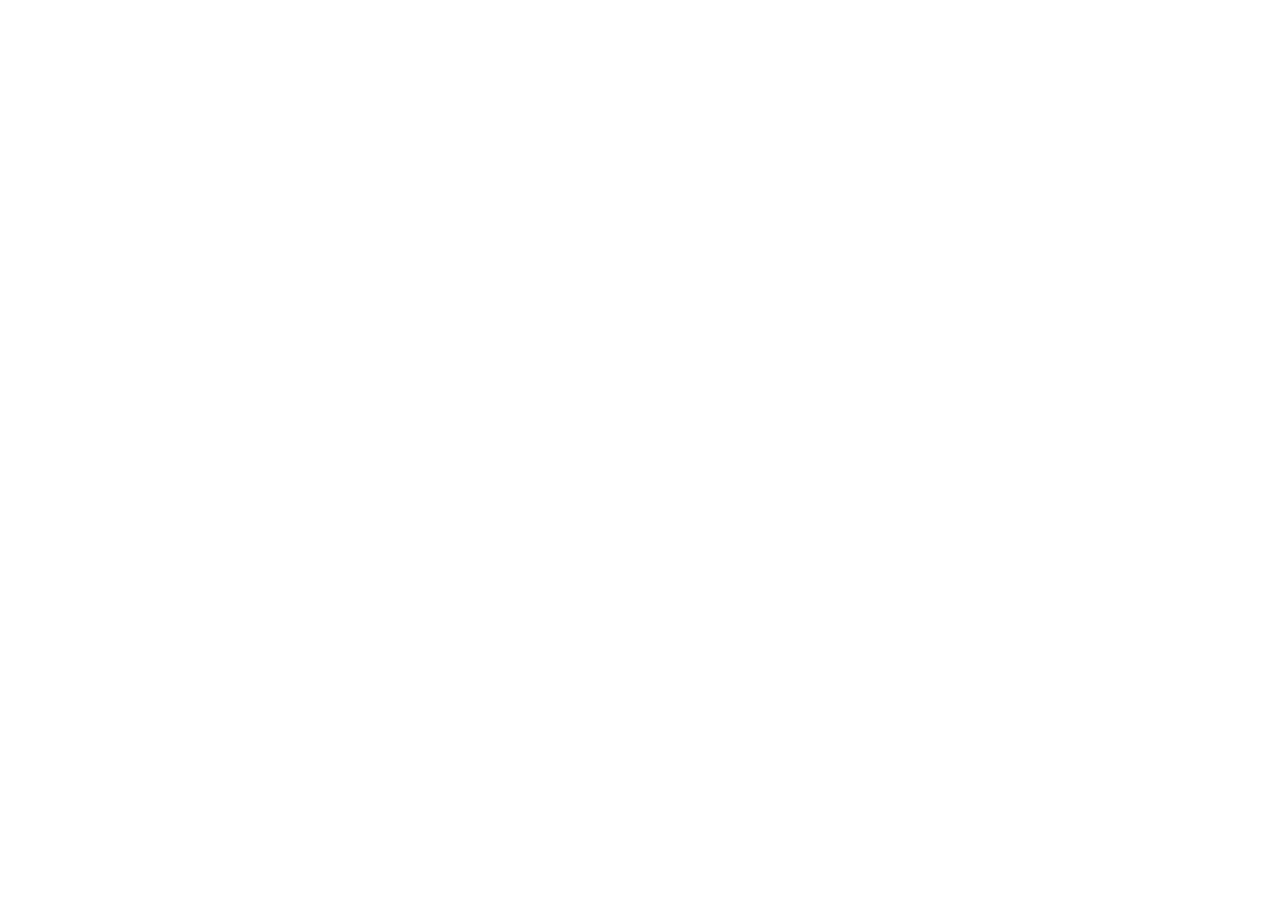
==== html-css-js/calculator/index.html @ cb7d6eb1 "initial commit" ====
<!DOCTYPE html>
<html lang="en">
<head>
    <meta charset="UTF-8">
    <meta name="viewport" content="width=device-width, initial-scale=1.0">
    <script defer src="index.js"></script>
    <link rel="stylesheet" href="style.css">
    <title>T.O.P | Calaculator</title>
</head>
<body>
    
</body>
</html>
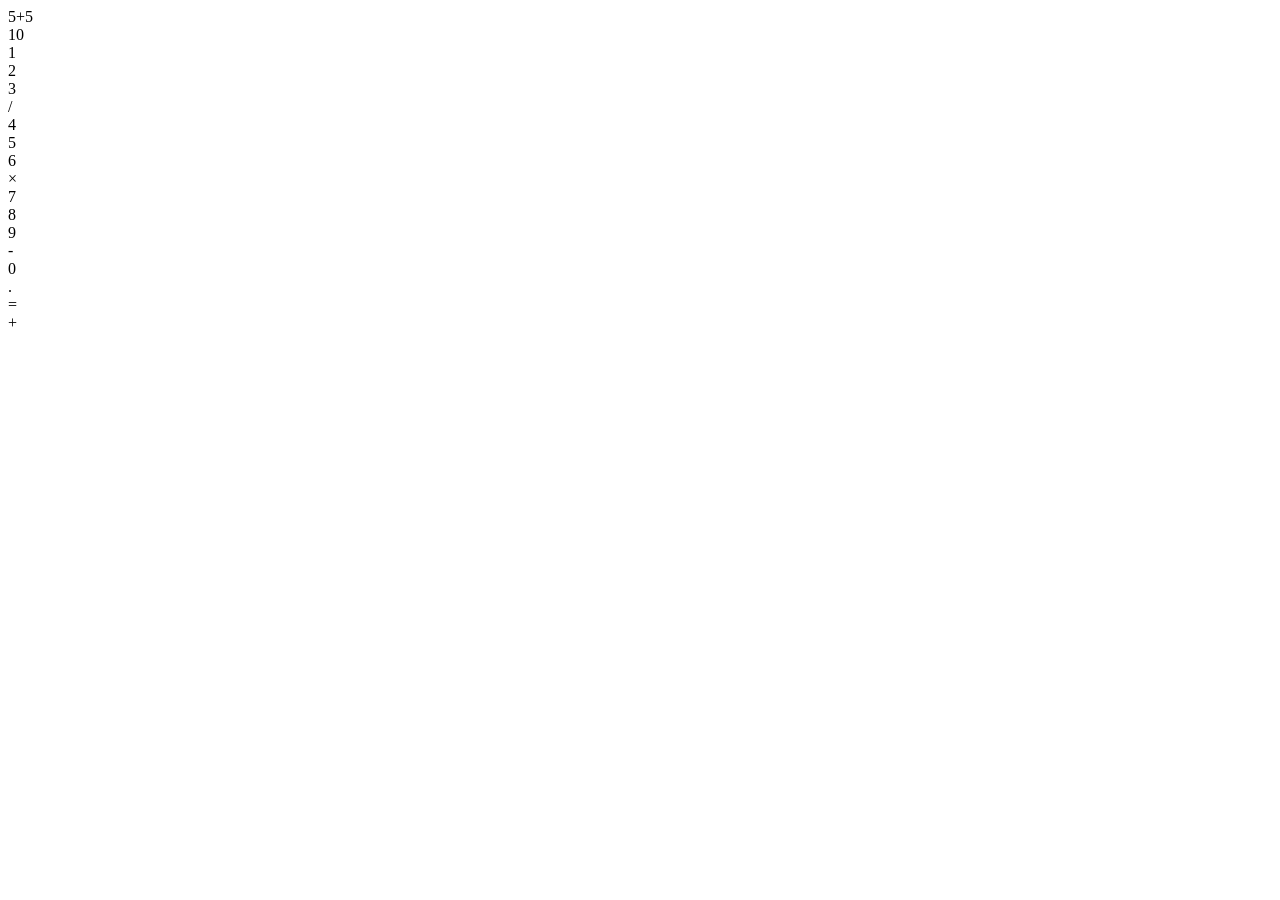
==== commit a9e71c9c: "Create the project html markup" ====
--- a/html-css-js/calculator/index.html
+++ b/html-css-js/calculator/index.html
@@ -8,6 +8,29 @@
     <title>T.O.P | Calaculator</title>
 </head>
 <body>
-    
+    <div class="calc-body">
+        <div class="calc-display">
+            <div class="working">5+5</div>
+            <div class="result">10</div>
+        </div>
+        <div class="calc-buttons">
+            <div class="calc-button 1">1</div>
+            <div class="calc-button 2">2</div>
+            <div class="calc-button 3">3</div>
+            <div class="calc-button divide">/</div>
+            <div class="calc-button 4">4</div>
+            <div class="calc-button 5">5</div>
+            <div class="calc-button 6">6</div>
+            <div class="calc-button multiply">×</div>
+            <div class="calc-button 7">7</div>
+            <div class="calc-button 8">8</div>
+            <div class="calc-button 9">9</div>
+            <div class="calc-button subtract">-</div>
+            <div class="calc-button 10">0</div>
+            <div class="calc-button dot">.</div>
+            <div class="calc-button equal">=</div>
+            <div class="calc-button plus">+</div>
+        </div>
+    </div>
 </body>
 </html>
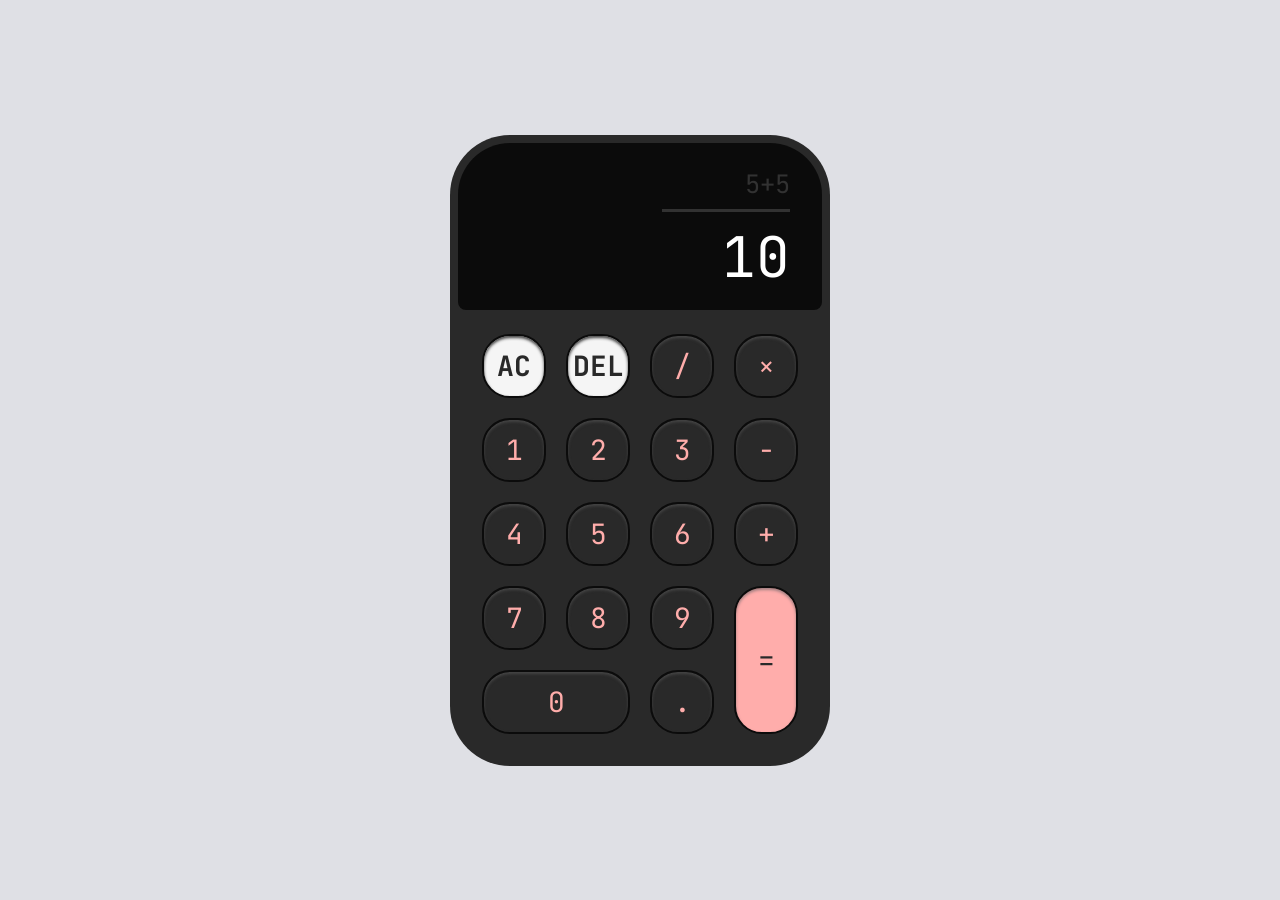
==== commit ddf8d6f8: "Style the layout so it resembles a real calculator Resolves #103" ====
--- a/html-css-js/calculator/index.html
+++ b/html-css-js/calculator/index.html
@@ -1,36 +1,44 @@
-<!DOCTYPE html>
+<!doctype html>
 <html lang="en">
-<head>
-    <meta charset="UTF-8">
-    <meta name="viewport" content="width=device-width, initial-scale=1.0">
-    <script defer src="index.js"></script>
-    <link rel="stylesheet" href="style.css">
-    <title>T.O.P | Calaculator</title>
-</head>
-<body>
-    <div class="calc-body">
-        <div class="calc-display">
-            <div class="working">5+5</div>
-            <div class="result">10</div>
-        </div>
-        <div class="calc-buttons">
-            <div class="calc-button 1">1</div>
-            <div class="calc-button 2">2</div>
-            <div class="calc-button 3">3</div>
-            <div class="calc-button divide">/</div>
-            <div class="calc-button 4">4</div>
-            <div class="calc-button 5">5</div>
-            <div class="calc-button 6">6</div>
-            <div class="calc-button multiply">×</div>
-            <div class="calc-button 7">7</div>
-            <div class="calc-button 8">8</div>
-            <div class="calc-button 9">9</div>
-            <div class="calc-button subtract">-</div>
-            <div class="calc-button 10">0</div>
-            <div class="calc-button dot">.</div>
-            <div class="calc-button equal">=</div>
-            <div class="calc-button plus">+</div>
-        </div>
-    </div>
-</body>
-</html>+	<head>
+		<meta charset="UTF-8" />
+		<meta name="viewport" content="width=device-width, initial-scale=1.0" />
+		<script defer src="index.js"></script>
+		<link rel="preconnect" href="https://fonts.googleapis.com" />
+		<link rel="preconnect" href="https://fonts.gstatic.com" crossorigin />
+		<link
+			href="https://fonts.googleapis.com/css2?family=JetBrains+Mono:ital,wght@0,100..800;1,100..800&display=swap"
+			rel="stylesheet"
+		/>
+		<link rel="stylesheet" href="style.css" />
+		<title>T.O.P | Calaculator</title>
+	</head>
+	<body>
+		<div class="calc-body">
+			<div class="calc-display">
+				<div class="working">5+5</div>
+				<div class="result">10</div>
+			</div>
+			<div class="calc-buttons">
+                <div class="calc-button ac">AC</div>
+                <div class="calc-button del">DEL</div>
+				<div class="calc-button divide">/</div>
+				<div class="calc-button multiply">×</div>
+				<div class="calc-button one">1</div>
+				<div class="calc-button two">2</div>
+				<div class="calc-button three">3</div>
+				<div class="calc-button subtract">-</div>
+				<div class="calc-button four">4</div>
+				<div class="calc-button five">5</div>
+				<div class="calc-button six">6</div>
+				<div class="calc-button plus">+</div>
+				<div class="calc-button seven">7</div>
+				<div class="calc-button eight">8</div>
+				<div class="calc-button nine">9</div>
+				<div class="calc-button zero">0</div>
+				<div class="calc-button dot">.</div>
+				<div class="calc-button equal">=</div>
+			</div>
+		</div>
+	</body>
+</html>
--- a/html-css-js/calculator/style.css
+++ b/html-css-js/calculator/style.css
@@ -0,0 +1,111 @@
+:root{
+    --main-bg: #DFE0E5;
+    --calc-body: #292929;
+    --calc-display: #0B0B0B;
+    --calc-working: #323232;
+    --calc-result: #FFFFFF;
+    --accent: #FFADAB;
+    --btn-border: #0B0B0B;
+    --btn-shadow-color: #454545;
+    --calc-btn-shadow: inset 0px 2px 3px 0px var(--btn-shadow-color);
+
+    --calc-body-rad: 3.75rem;
+    --calc-body-padding: 0.5rem;
+    --calc-btns-padding: 1.5rem;
+    --calc-display-up-rad: calc(var(--calc-body-rad) - var(--calc-body-padding));
+    --calc-btn-rad: calc(var(--calc-body-rad) - (var(--calc-btns-padding) + var(--calc-body-padding)));
+    --calc-btn-size: 4rem;
+    --calc-result-font: 3.5rem;
+    --calc-working-font: calc(var(--calc-result-font)/2.2);
+    --calc-btn-font: calc(var(--calc-result-font)/2);
+}
+
+*, *::before, *::after{
+    margin: 0;
+    padding: 0;
+    box-sizing: border-box;
+}
+
+body{
+    min-height: 100vh;
+    display: flex;
+    justify-content: center;
+    align-items: center;
+    background-color: var(--main-bg);
+    font-family: 'JetBrains Mono', sans-serif;
+}
+
+.calc-body{
+    /* width: 20rem; */
+    background: var(--calc-body);
+    color: var(--accent);
+    padding: var(--calc-body-padding);
+    border-radius: 3.75rem;
+}
+
+.calc-display{
+    background-color: var(--calc-display);
+    display: flex;
+    flex-direction: column;
+    align-items: flex-end;
+    border-radius: var(--calc-display-up-rad) var(--calc-display-up-rad) 0.5rem 0.5rem;
+    padding: 1rem 2rem;
+}
+
+.calc-display .working{
+    color: var(--calc-working);
+    font-size: var(--calc-working-font);
+    text-align: right;
+    padding: 0.5rem 0;
+    border-bottom: 3px solid var(--calc-working);
+    min-width: 8rem;
+    margin-bottom: 0.5rem;
+}
+
+.calc-display .result{
+    color: var(--calc-result);
+    font-size: var(--calc-result-font);
+}
+
+.calc-buttons{
+    display: grid;
+    grid-template-columns: repeat(4, 1fr);
+    justify-items: center;
+    gap: 1.25rem;
+    padding: var(--calc-btns-padding);
+}
+
+.calc-button{
+    width: var(--calc-btn-size);
+    height: var(--calc-btn-size);
+    display: flex;
+    align-items: center;
+    justify-content: center;
+    border: 2px solid var(--btn-border);
+    border-radius: var(--calc-btn-rad);
+    /* padding: 1rem; */
+    cursor: pointer;
+    font-size: var(--calc-btn-font);
+    box-shadow: var(--calc-btn-shadow);
+}
+
+.ac, .del{
+    font-weight: 700;
+    background-color: whitesmoke;
+    color: #292929;
+}
+
+.zero{
+    grid-column: 1/3;
+    width: 100%;
+}
+
+.equal{
+    grid-row: 4/6;
+    grid-column: 4/5;
+    height: 100%;
+    background-color: var(--accent);
+    color: var(--calc-body);
+    --btn-shadow-color: #A07F81;
+    box-shadow: inset 0px 2px 3px 0px var(--btn-shadow-color);
+}
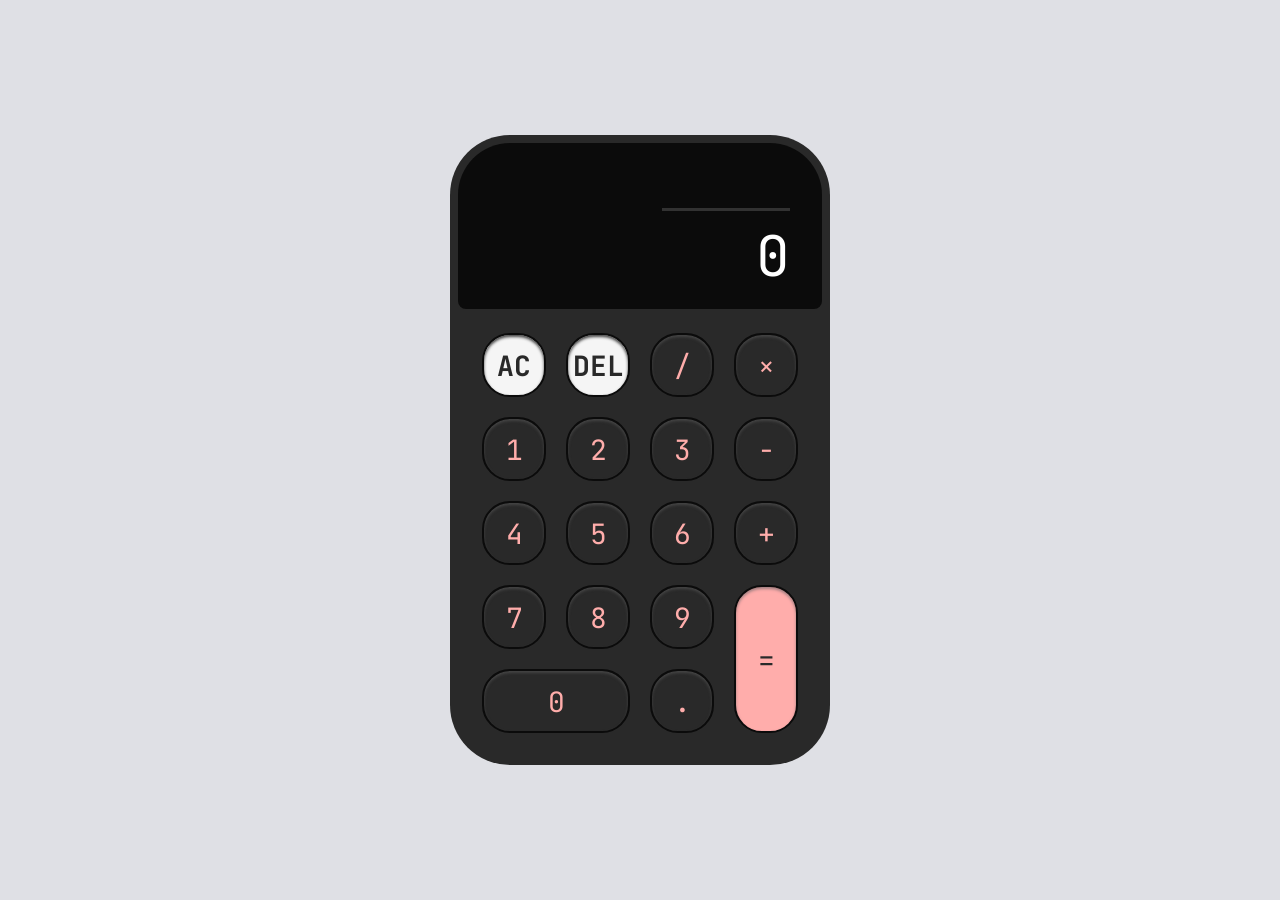
==== commit 2904a55f: "Implement display logic and digit input Wire up digit buttons so clicking them updates a number vari" ====
--- a/html-css-js/calculator/index.html
+++ b/html-css-js/calculator/index.html
@@ -11,7 +11,7 @@
 			rel="stylesheet"
 		/>
 		<link rel="stylesheet" href="style.css" />
-		<title>T.O.P | Calaculator</title>
+		<title>T.O.P | Calculator</title>
 	</head>
 	<body>
 		<div class="calc-body">
@@ -22,20 +22,20 @@
 			<div class="calc-buttons">
                 <div class="calc-button ac">AC</div>
                 <div class="calc-button del">DEL</div>
-				<div class="calc-button divide">/</div>
-				<div class="calc-button multiply">×</div>
-				<div class="calc-button one">1</div>
-				<div class="calc-button two">2</div>
-				<div class="calc-button three">3</div>
-				<div class="calc-button subtract">-</div>
-				<div class="calc-button four">4</div>
-				<div class="calc-button five">5</div>
-				<div class="calc-button six">6</div>
-				<div class="calc-button plus">+</div>
-				<div class="calc-button seven">7</div>
-				<div class="calc-button eight">8</div>
-				<div class="calc-button nine">9</div>
-				<div class="calc-button zero">0</div>
+				<div class="calc-button operator" data-value="/">/</div>
+				<div class="calc-button operator" data-value="×">×</div>
+				<div class="calc-button num-btn" data-value="1">1</div>
+				<div class="calc-button num-btn" data-value="2">2</div>
+				<div class="calc-button num-btn" data-value="3">3</div>
+				<div class="calc-button operator" data-value="-">-</div>
+				<div class="calc-button num-btn" data-value="4">4</div>
+				<div class="calc-button num-btn" data-value="5">5</div>
+				<div class="calc-button num-btn" data-value="6">6</div>
+				<div class="calc-button operator" data-value="+">+</div>
+				<div class="calc-button num-btn" data-value="7">7</div>
+				<div class="calc-button num-btn" data-value="8">8</div>
+				<div class="calc-button num-btn" data-value="9">9</div>
+				<div class="calc-button num-btn zero" data-value="0">0</div>
 				<div class="calc-button dot">.</div>
 				<div class="calc-button equal">=</div>
 			</div>
--- a/html-css-js/calculator/style.css
+++ b/html-css-js/calculator/style.css
@@ -53,6 +53,7 @@
 }
 
 .calc-display .working{
+    min-height: 3.3rem;
     color: var(--calc-working);
     font-size: var(--calc-working-font);
     text-align: right;
@@ -63,6 +64,7 @@
 }
 
 .calc-display .result{
+    min-height: 4.625rem;
     color: var(--calc-result);
     font-size: var(--calc-result-font);
 }
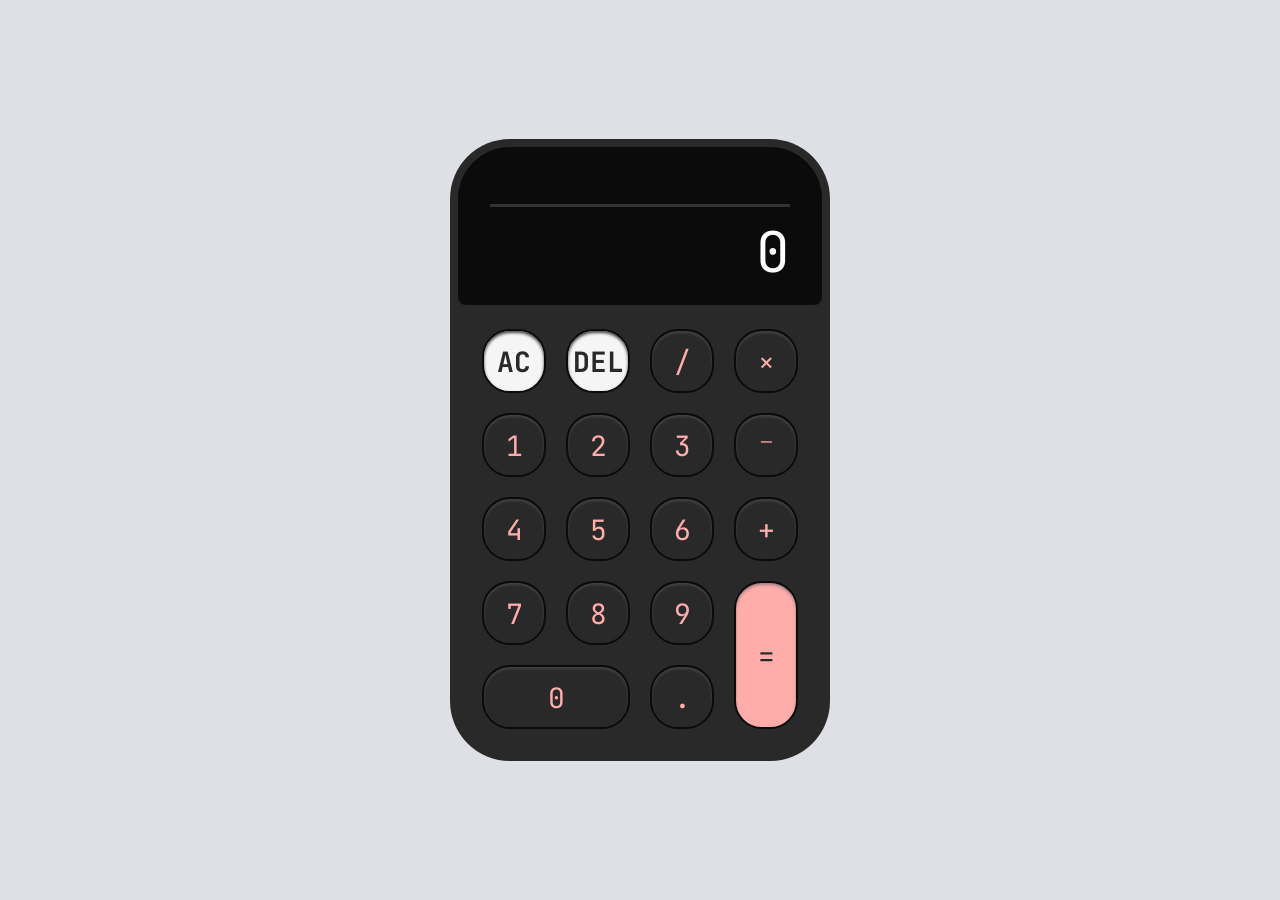
==== commit 40c64d42: "Implement operator selection and chain calc logic - Store firstOperand, operator, and secondOperand " ====
--- a/html-css-js/calculator/index.html
+++ b/html-css-js/calculator/index.html
@@ -16,18 +16,18 @@
 	<body>
 		<div class="calc-body">
 			<div class="calc-display">
-				<div class="working">5+5</div>
-				<div class="result">10</div>
+				<div class="working"></div>
+				<div class="result">0</div>
 			</div>
 			<div class="calc-buttons">
-                <div class="calc-button ac">AC</div>
-                <div class="calc-button del">DEL</div>
+                <div class="calc-button ac" data-value="ac">AC</div>
+                <div class="calc-button del" data-value="del">DEL</div>
 				<div class="calc-button operator" data-value="/">/</div>
 				<div class="calc-button operator" data-value="×">×</div>
 				<div class="calc-button num-btn" data-value="1">1</div>
 				<div class="calc-button num-btn" data-value="2">2</div>
 				<div class="calc-button num-btn" data-value="3">3</div>
-				<div class="calc-button operator" data-value="-">-</div>
+				<div class="calc-button operator" data-value="⁻">⁻</div>
 				<div class="calc-button num-btn" data-value="4">4</div>
 				<div class="calc-button num-btn" data-value="5">5</div>
 				<div class="calc-button num-btn" data-value="6">6</div>
@@ -36,8 +36,8 @@
 				<div class="calc-button num-btn" data-value="8">8</div>
 				<div class="calc-button num-btn" data-value="9">9</div>
 				<div class="calc-button num-btn zero" data-value="0">0</div>
-				<div class="calc-button dot">.</div>
-				<div class="calc-button equal">=</div>
+				<div class="calc-button dot" data-value=".">.</div>
+				<div class="calc-button equal" data-value="=">=</div>
 			</div>
 		</div>
 	</body>
--- a/html-css-js/calculator/style.css
+++ b/html-css-js/calculator/style.css
@@ -16,7 +16,8 @@
     --calc-btn-rad: calc(var(--calc-body-rad) - (var(--calc-btns-padding) + var(--calc-body-padding)));
     --calc-btn-size: 4rem;
     --calc-result-font: 3.5rem;
-    --calc-working-font: calc(var(--calc-result-font)/2.2);
+    --calc-working-h: 100%;
+    --calc-working-font: 1.5rem;
     --calc-btn-font: calc(var(--calc-result-font)/2);
 }
 
@@ -36,7 +37,7 @@
 }
 
 .calc-body{
-    /* width: 20rem; */
+    max-width: 23.75rem;
     background: var(--calc-body);
     color: var(--accent);
     padding: var(--calc-body-padding);
@@ -50,17 +51,24 @@
     align-items: flex-end;
     border-radius: var(--calc-display-up-rad) var(--calc-display-up-rad) 0.5rem 0.5rem;
     padding: 1rem 2rem;
+    overflow: hidden;
 }
 
 .calc-display .working{
-    min-height: 3.3rem;
+    display: flex;
+    flex-direction: row-reverse;
+    min-height: 2.75rem;
+    max-height: 2.75rem;
     color: var(--calc-working);
     font-size: var(--calc-working-font);
     text-align: right;
     padding: 0.5rem 0;
     border-bottom: 3px solid var(--calc-working);
     min-width: 8rem;
+    /* width: fit-content; */
+    width: 100%;
     margin-bottom: 0.5rem;
+    overflow: hidden;
 }
 
 .calc-display .result{
@@ -75,6 +83,7 @@
     justify-items: center;
     gap: 1.25rem;
     padding: var(--calc-btns-padding);
+    user-select: none;
 }
 
 .calc-button{
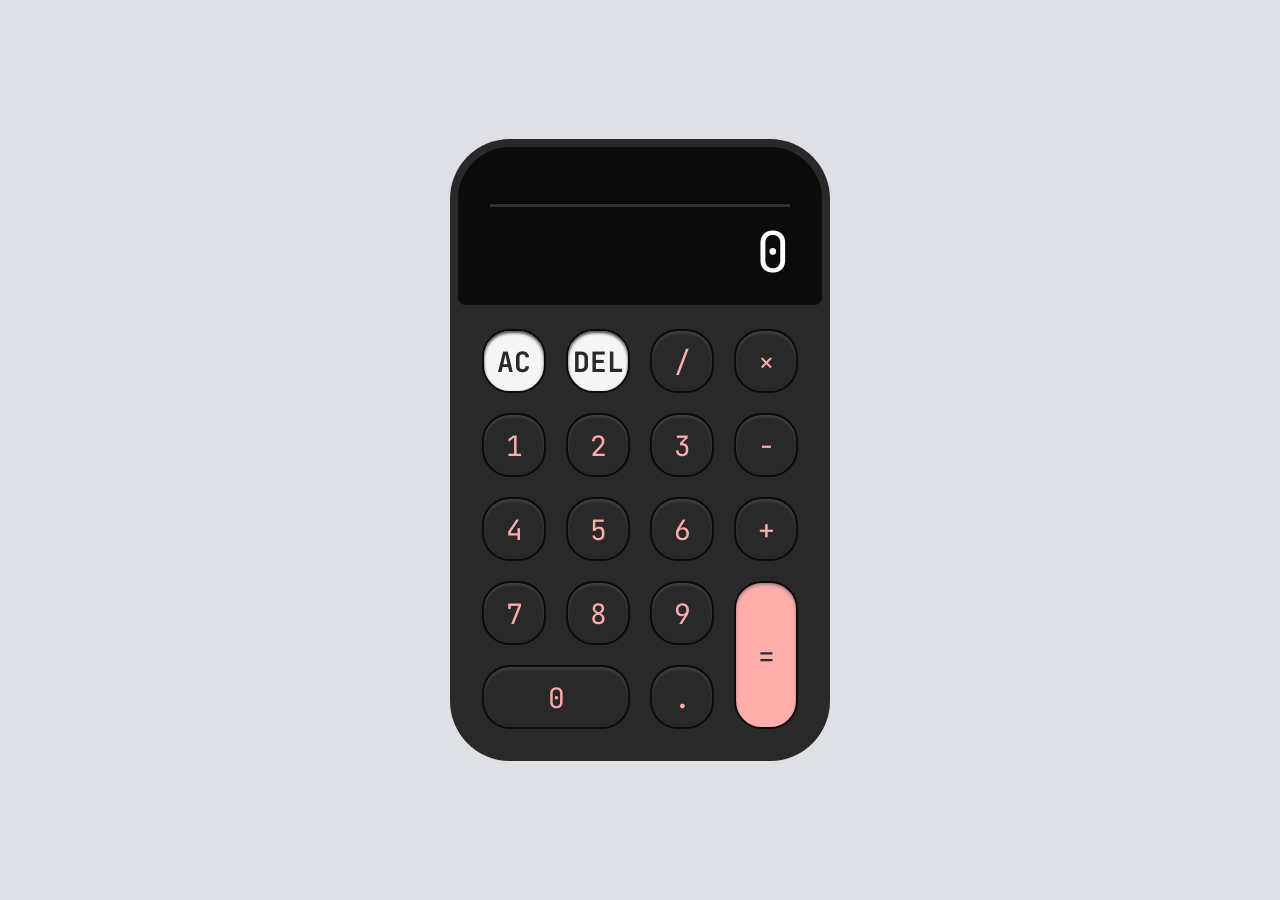
==== commit db52a5db: "Handle edge cases and bugs - Round results with long decimals to prevent display overflow - Pressing" ====
--- a/html-css-js/calculator/index.html
+++ b/html-css-js/calculator/index.html
@@ -22,12 +22,12 @@
 			<div class="calc-buttons">
                 <div class="calc-button ac" data-value="ac">AC</div>
                 <div class="calc-button del" data-value="del">DEL</div>
-				<div class="calc-button operator" data-value="/">/</div>
+				<div class="calc-button operator" data-value="÷">/</div>
 				<div class="calc-button operator" data-value="×">×</div>
 				<div class="calc-button num-btn" data-value="1">1</div>
 				<div class="calc-button num-btn" data-value="2">2</div>
 				<div class="calc-button num-btn" data-value="3">3</div>
-				<div class="calc-button operator" data-value="⁻">⁻</div>
+				<div class="calc-button operator" data-value="-">-</div>
 				<div class="calc-button num-btn" data-value="4">4</div>
 				<div class="calc-button num-btn" data-value="5">5</div>
 				<div class="calc-button num-btn" data-value="6">6</div>
